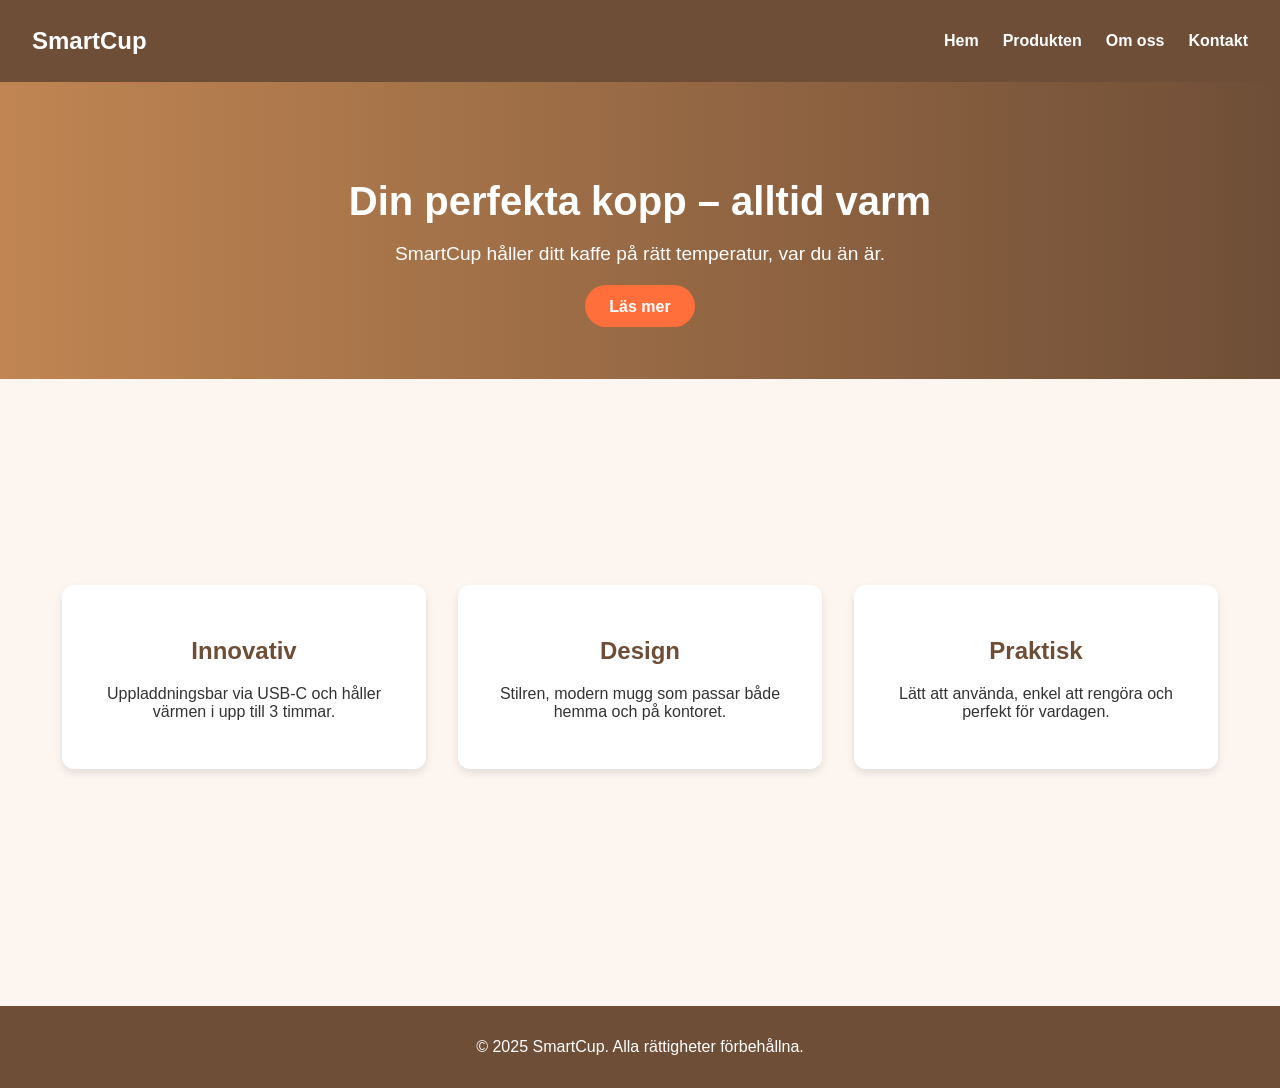
==== grupparbete/index.html @ 896b2785 "Add files via upload" ====
<!DOCTYPE html>
<html lang="en">
  <head>
    <meta charset="UTF-8" />
    <meta name="viewport" content="width=device-width, initial-scale=1.0" />
    <title>SmartCup</title>
    <link rel="stylesheet" href="./styles/style.css" />
  </head>
  <body>
    <!-- Header -->
    <header>
      <div class="logo">SmartCup</div>
      <nav>
        <ul>
          <li><a href="index.html">Hem</a></li>
          <li><a href="product.html">Produkten</a></li>
          <li><a href="about..html">Om oss</a></li>
          <li><a href="contact.html">Kontakt</a></li>
        </ul>
      </nav>
    </header>

    <!-- Hero  -->
    <section class="hero">
      <h1>Din perfekta kopp – alltid varm</h1>
      <p>SmartCup håller ditt kaffe på rätt temperatur, var du än är.</p>
      <a href="product.html" class="btn">Läs mer</a>
    </section>

    <!-- ? -->
    <!-- <section>
		<img src="" alt="">
	</section> -->

    <!-- Features -->
    <section class="features">
      <div class="card">
        <h2>Innovativ</h2>
        <p>Uppladdningsbar via USB-C och håller värmen i upp till 3 timmar.</p>
      </div>
      <div class="card">
        <h2>Design</h2>
        <p>Stilren, modern mugg som passar både hemma och på kontoret.</p>
      </div>
      <div class="card">
        <h2>Praktisk</h2>
        <p>Lätt att använda, enkel att rengöra och perfekt för vardagen.</p>
      </div>
    </section>

    <!-- Footer -->
    <footer>
      <p>© 2025 SmartCup. Alla rättigheter förbehållna.</p>
    </footer>
  </body>
</html>
---- grupparbete/styles/style.css ----
body {
  font-family: "Roboto", sans-serif;
  margin: 0;
  padding: 0;
  box-sizing: border-box;
  background-color: #fdf6f0;
  color: #333333;
  min-height: 100vh;
  display: grid;
  grid-template-rows: auto 1fr 2fr auto;
}

:root {
  --background: #fdf6f0;
  --coffee-brown: #6f4e37;
  /* --lightbrown: */
  --orange-accent: #ff6f3c;
  --orange-hover: #e05d2d;
  --darkgray-text: #333333;
  --white: white;
}

/* Header */
header {
  min-height: 50px;
  background-color: var(--coffee-brown);
  color: white;
  display: flex;
  justify-content: space-between;
  align-items: center;
  padding: 1rem 2rem;

  .logo {
    font-family: "Poppins", sans-serif;
    font-size: 1.5rem;
    font-weight: bold;
  }

  /* nav ul {
    list-style: none;
    display: flex;
    gap: 1.5rem;
    margin: 0;
  } */

  nav ul {
    list-style: none;
    display: flex;
    flex-direction: column;
    gap: 0.8rem;
    margin: 0;
  }

  nav ul li a {
    color: var(--white);
    text-decoration: none;
    font-weight: bold;
  }

  nav ul li a:hover {
    color: var(--orange-accent);
  }
}

/* Hero Section */
.hero {
  text-align: center;
  padding: 4rem 2rem;
  background: linear-gradient(to right, #c08552, #6f4e37);
  color: var(--white);

  h1 {
    font-family: "Poppins", sans-serif;
    font-size: 2.5rem;
    margin-bottom: 1rem;
  }

  p {
    font-size: 1.2rem;
    margin-bottom: 2rem;
  }

  .btn {
    background-color: var(--orange-accent);
    color: white;
    padding: 0.8rem 1.5rem;
    text-decoration: none;
    border-radius: 25px;
    font-weight: bold;
  }

  .btn:hover {
    background-color: var(--orange-hover);
  }
}

/* Features */
.features {
  display: flex;
  flex-direction: column;
  align-items: center;
  gap: 2rem;
  padding: 3rem 2rem;

  .card {
    background-color: var(--white);
    border-radius: 12px;
    box-shadow: 0 4px 8px rgba(0, 0, 0, 0.1);
    padding: 2rem;
    max-width: 300px;
    text-align: center;
  }

  .card h2 {
    font-family: "Poppins", sans-serif;
    color: var(--coffee-brown);
  }
}

/* Footer */
footer {
  min-height: 50px;
  background-color: var(--coffee-brown);
  color: white;
  text-align: center;
  padding: 1rem;
  margin-top: 2rem;
}

/* Responsiv */
@media (min-width: 576px) {
  .features {
    flex-wrap: wrap;
    justify-content: center;
    flex-direction: row;
  }
}

@media (min-width: 576px) {
  header {
    nav ul {
      /* list-style: none; */
      display: flex;
      flex-direction: row;
      gap: 1.5rem;
      /* gap: 1.5rem;
			margin: 0; */
    }
  }
}

/* nav att fixa - Responsiv */
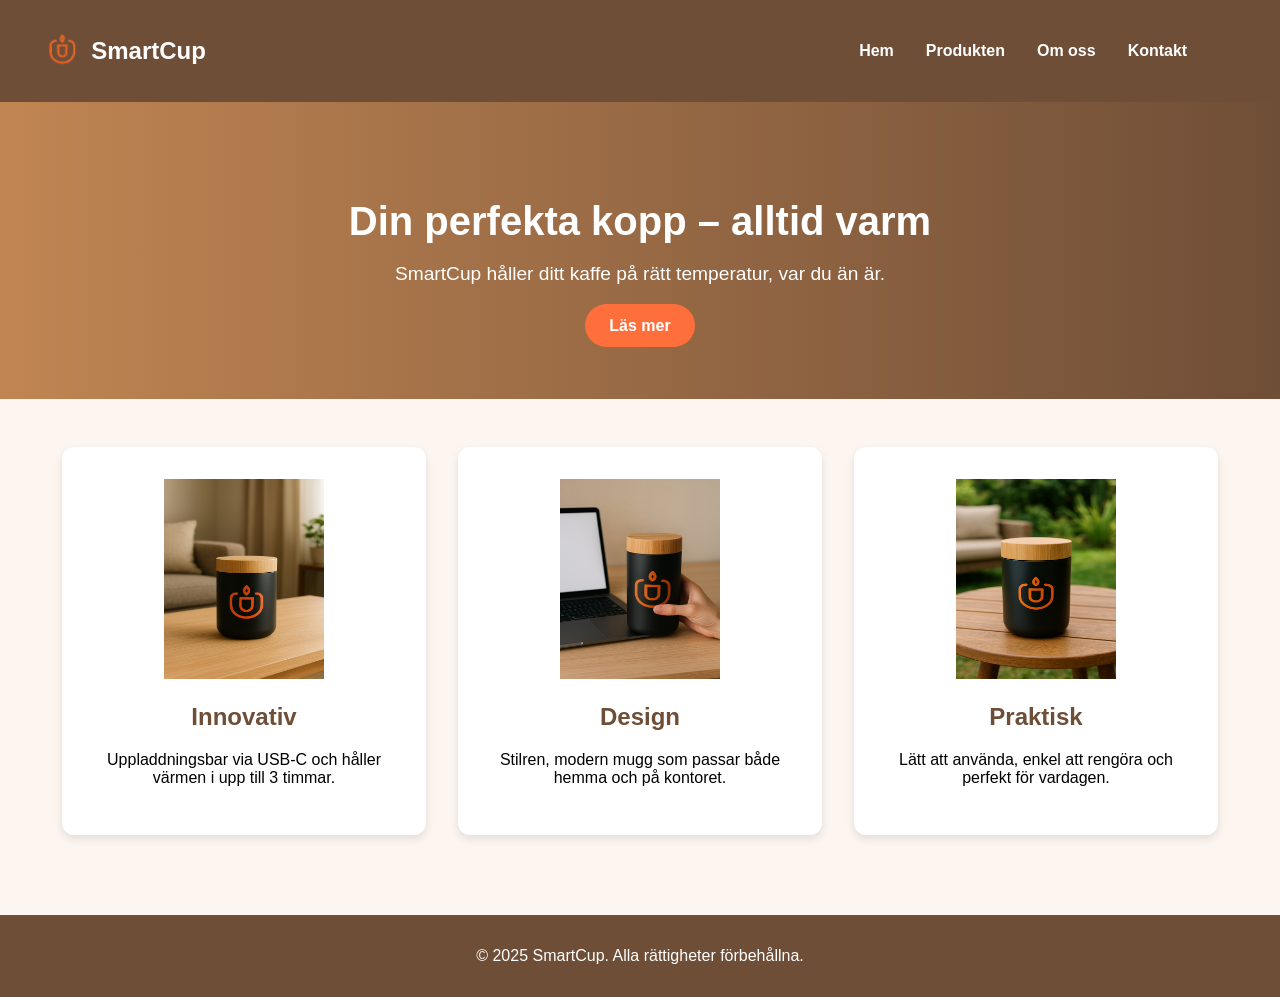
==== commit 01b98bad: "Added product page, Updated photos, Updated grid structure Added product page - full, Updated all pa" ====
--- a/grupparbete/index.html
+++ b/grupparbete/index.html
@@ -9,12 +9,23 @@
   <body>
     <!-- Header -->
     <header>
-      <div class="logo">SmartCup</div>
+      <div class="logo">
+        <img
+          src="./img/logo3-no-bg-cut.png"
+          alt="logo"
+          width="40px"
+          height="60px"
+        />
+        SmartCup
+      </div>
+
+      <div class="separator"></div>
+
       <nav>
         <ul>
           <li><a href="index.html">Hem</a></li>
           <li><a href="product.html">Produkten</a></li>
-          <li><a href="about..html">Om oss</a></li>
+          <li><a href="about.html">Om oss</a></li>
           <li><a href="contact.html">Kontakt</a></li>
         </ul>
       </nav>
@@ -35,14 +46,32 @@
     <!-- Features -->
     <section class="features">
       <div class="card">
+        <img
+          src="./img/Cup-living-room-Vertical.png"
+          alt="CUP"
+          width="160px"
+          height="200px"
+        />
         <h2>Innovativ</h2>
         <p>Uppladdningsbar via USB-C och håller värmen i upp till 3 timmar.</p>
       </div>
       <div class="card">
+        <img
+          src="./img/Cup-on-the-desk-Vertical.png"
+          alt="CUP"
+          width="160px"
+          height="200px"
+        />
         <h2>Design</h2>
         <p>Stilren, modern mugg som passar både hemma och på kontoret.</p>
       </div>
       <div class="card">
+        <img
+          src="./img/Cup-outdoors-Vertical.png"
+          alt="CUP"
+          width="160px"
+          height="200px"
+        />
         <h2>Praktisk</h2>
         <p>Lätt att använda, enkel att rengöra och perfekt för vardagen.</p>
       </div>
--- a/grupparbete/styles/style.css
+++ b/grupparbete/styles/style.css
@@ -3,17 +3,16 @@
   margin: 0;
   padding: 0;
   box-sizing: border-box;
-  background-color: #fdf6f0;
-  color: #333333;
+  background-color: var(--background);
   min-height: 100vh;
   display: grid;
-  grid-template-rows: auto 1fr 2fr auto;
+  grid-template-rows: auto 1fr auto;
 }
 
 :root {
   --background: #fdf6f0;
+  --background-orange: #c08552;
   --coffee-brown: #6f4e37;
-  /* --lightbrown: */
   --orange-accent: #ff6f3c;
   --orange-hover: #e05d2d;
   --darkgray-text: #333333;
@@ -26,14 +25,26 @@
   background-color: var(--coffee-brown);
   color: white;
   display: flex;
-  justify-content: space-between;
+  /* justify-content: space-between; */
   align-items: center;
+  flex-wrap: wrap;
   padding: 1rem 2rem;
 
   .logo {
+    display: flex;
+    align-items: center;
     font-family: "Poppins", sans-serif;
     font-size: 1.5rem;
     font-weight: bold;
+
+    img {
+      padding: 0.2em 0.4em;
+    }
+  }
+
+  .separator {
+    flex-grow: 1;
+    flex-basis: 4em;
   }
 
   /* nav ul {
@@ -45,11 +56,21 @@
 
   nav ul {
     list-style: none;
+
     display: flex;
     flex-direction: column;
-    gap: 0.8rem;
+    flex-direction: row;
+    gap: 1.8rem;
     margin: 0;
-  }
+
+    /* ! */
+    padding: 0.6em 3.8em;
+  }
+
+  /* nav ul li {
+	display: flex;
+	justify-content: space-between;
+  } */
 
   nav ul li a {
     color: var(--white);
@@ -79,19 +100,20 @@
     font-size: 1.2rem;
     margin-bottom: 2rem;
   }
-
-  .btn {
-    background-color: var(--orange-accent);
-    color: white;
-    padding: 0.8rem 1.5rem;
-    text-decoration: none;
-    border-radius: 25px;
-    font-weight: bold;
-  }
-
-  .btn:hover {
-    background-color: var(--orange-hover);
-  }
+}
+
+/* .bth for both home and product page */
+.btn {
+  background-color: var(--orange-accent);
+  color: white;
+  padding: 0.8rem 1.5rem;
+  text-decoration: none;
+  border-radius: 25px;
+  font-weight: bold;
+}
+
+.btn:hover {
+  background-color: var(--orange-hover);
 }
 
 /* Features */
@@ -140,13 +162,90 @@
   header {
     nav ul {
       /* list-style: none; */
-      display: flex;
-      flex-direction: row;
-      gap: 1.5rem;
+      /* display: flex;
+      flex-direction: row; */
+      gap: 2rem;
       /* gap: 1.5rem;
 			margin: 0; */
     }
   }
 }
 
-/* nav att fixa - Responsiv */
+/* Product Hero */
+.product-hero {
+  display: flex;
+  flex-wrap: wrap;
+  align-items: center;
+  justify-content: center;
+  flex-direction: column;
+  text-align: center;
+  gap: 2rem;
+  padding: 3rem 2rem;
+  background-color: var(--background);
+
+  .product-image img {
+    max-width: 300px;
+    border-radius: 12px;
+    box-shadow: 0 4px 8px rgba(0, 0, 0, 0.1);
+  }
+
+  .product-intro h1 {
+    font-family: "Poppins", sans-serif;
+    color: var(--coffee-brown);
+    font-size: 2rem;
+    margin-bottom: 1rem;
+  }
+
+  .product-intro p {
+    font-size: 1.1rem;
+    margin-bottom: 2rem;
+  }
+}
+
+/* Product Details */
+.product-details {
+  padding: 3rem 2rem;
+  background-color: var(--background-orange);
+  color: var(--white);
+  text-align: center;
+  margin-top: 1.5rem;
+
+  ul {
+    list-style: none;
+    padding: 0;
+    margin: 0 auto;
+    max-width: 500px;
+    text-align: left;
+  }
+
+  li {
+    padding: 0.5rem 0;
+    font-size: 1.1rem;
+  }
+
+  li:hover {
+    color: var(--darkgray-text);
+  }
+}
+
+/* Testimonials */
+.testimonials {
+  padding: 3rem 2rem;
+  text-align: center;
+
+  cite {
+    display: block;
+    margin-top: 0.5rem;
+    font-weight: bold;
+  }
+
+  blockquote {
+    font-style: italic;
+    margin: 1.5rem auto;
+    max-width: 600px;
+  }
+
+  blockquote:hover {
+    color: var(--orange-hover);
+  }
+}
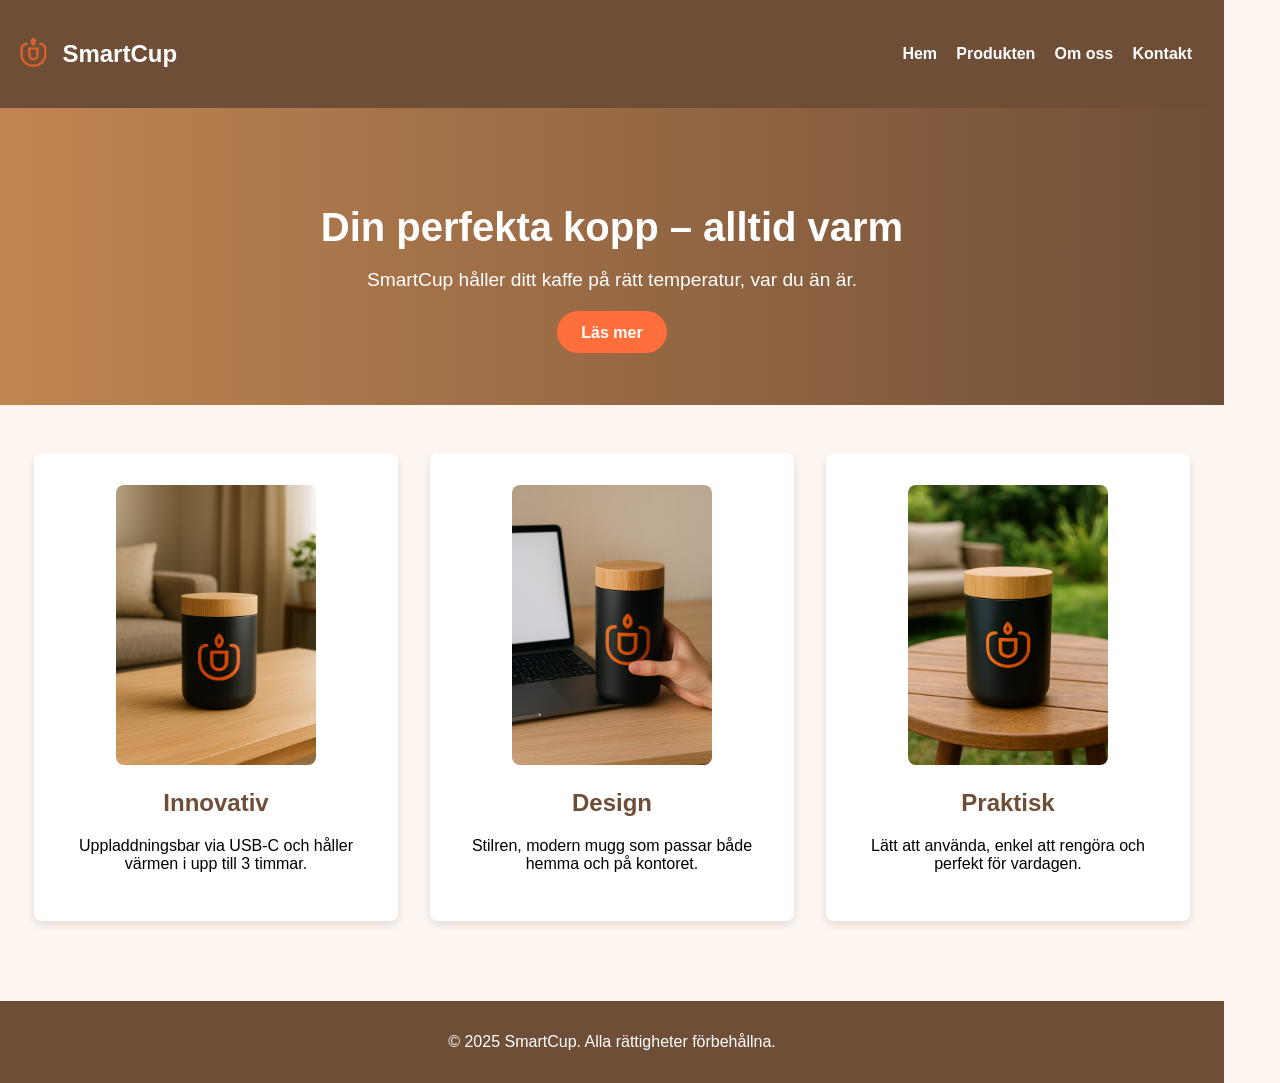
==== commit 5faee3b1: "Updated header, Added photo gallery Updated header to make it responsive, added product page gallery" ====
--- a/grupparbete/index.html
+++ b/grupparbete/index.html
@@ -16,9 +16,8 @@
           width="40px"
           height="60px"
         />
-        SmartCup
+        <p>SmartCup</p>
       </div>
-
       <div class="separator"></div>
 
       <nav>
@@ -49,8 +48,8 @@
         <img
           src="./img/Cup-living-room-Vertical.png"
           alt="CUP"
-          width="160px"
-          height="200px"
+          width="200px"
+          height="280px"
         />
         <h2>Innovativ</h2>
         <p>Uppladdningsbar via USB-C och håller värmen i upp till 3 timmar.</p>
@@ -59,8 +58,8 @@
         <img
           src="./img/Cup-on-the-desk-Vertical.png"
           alt="CUP"
-          width="160px"
-          height="200px"
+          width="200px"
+          height="280px"
         />
         <h2>Design</h2>
         <p>Stilren, modern mugg som passar både hemma och på kontoret.</p>
@@ -69,8 +68,8 @@
         <img
           src="./img/Cup-outdoors-Vertical.png"
           alt="CUP"
-          width="160px"
-          height="200px"
+          width="200px"
+          height="280px"
         />
         <h2>Praktisk</h2>
         <p>Lätt att använda, enkel att rengöra och perfekt för vardagen.</p>
--- a/grupparbete/styles/style.css
+++ b/grupparbete/styles/style.css
@@ -7,6 +7,7 @@
   min-height: 100vh;
   display: grid;
   grid-template-rows: auto 1fr auto;
+  max-width: 1224px;
 }
 
 :root {
@@ -25,10 +26,9 @@
   background-color: var(--coffee-brown);
   color: white;
   display: flex;
-  /* justify-content: space-between; */
   align-items: center;
-  flex-wrap: wrap;
-  padding: 1rem 2rem;
+  /* flex-wrap: wrap; */
+  padding: 1rem 0.2rem;
 
   .logo {
     display: flex;
@@ -47,30 +47,13 @@
     flex-basis: 4em;
   }
 
-  /* nav ul {
+  nav ul {
     list-style: none;
     display: flex;
-    gap: 1.5rem;
+    gap: 1.2rem;
     margin: 0;
-  } */
-
-  nav ul {
-    list-style: none;
-
-    display: flex;
-    flex-direction: column;
-    flex-direction: row;
-    gap: 1.8rem;
-    margin: 0;
-
-    /* ! */
-    padding: 0.6em 3.8em;
-  }
-
-  /* nav ul li {
-	display: flex;
-	justify-content: space-between;
-  } */
+    padding: 0.6em 1.8em;
+  }
 
   nav ul li a {
     color: var(--white);
@@ -81,6 +64,43 @@
   nav ul li a:hover {
     color: var(--orange-accent);
   }
+}
+
+/* Responsiv header */
+
+@media (max-width:684px) {
+	 header {
+		.separator {
+			display: none;
+		}
+		.logo p{
+			display: none;
+		}
+		.logo img {
+			padding-left: 2rem;
+		}
+		nav ul {
+			padding-left: 0.4rem;
+		}
+	 }
+}
+
+@media (max-width:440px) {
+	header {
+		.logo img{
+			display: none;
+		}
+		.logo p {
+			display: none;
+		}
+		nav ul {
+			padding-left: 2rem;
+			flex-direction: column;
+			gap:0.4rem;
+		}
+
+	}
+
 }
 
 /* Hero Section */
@@ -126,27 +146,23 @@
 
   .card {
     background-color: var(--white);
-    border-radius: 12px;
+    border-radius: 8px;
     box-shadow: 0 4px 8px rgba(0, 0, 0, 0.1);
     padding: 2rem;
     max-width: 300px;
     text-align: center;
   }
-
   .card h2 {
     font-family: "Poppins", sans-serif;
     color: var(--coffee-brown);
   }
-}
-
-/* Footer */
-footer {
-  min-height: 50px;
-  background-color: var(--coffee-brown);
-  color: white;
-  text-align: center;
-  padding: 1rem;
-  margin-top: 2rem;
+
+  img {
+	border-radius: 8px;
+  }
+  .card:hover {
+	transform: scale(1.04);
+  }
 }
 
 /* Responsiv */
@@ -158,18 +174,17 @@
   }
 }
 
-@media (min-width: 576px) {
-  header {
-    nav ul {
-      /* list-style: none; */
-      /* display: flex;
-      flex-direction: row; */
-      gap: 2rem;
-      /* gap: 1.5rem;
-			margin: 0; */
-    }
-  }
-}
+/* Footer */
+footer {
+  min-height: 50px;
+  background-color: var(--coffee-brown);
+  color: white;
+  text-align: center;
+  padding: 1rem;
+  margin-top: 2rem;
+}
+
+
 
 /* Product Hero */
 .product-hero {
@@ -180,13 +195,17 @@
   flex-direction: column;
   text-align: center;
   gap: 2rem;
-  padding: 3rem 2rem;
+  padding: 3rem 2rem 0 2rem;
   background-color: var(--background);
 
   .product-image img {
     max-width: 300px;
-    border-radius: 12px;
+    border-radius: 8px;
     box-shadow: 0 4px 8px rgba(0, 0, 0, 0.1);
+  }
+
+  .product-image:hover {
+	transform: scale(1.04);
   }
 
   .product-intro h1 {
@@ -228,6 +247,63 @@
   }
 }
 
+
+/* Gallery Section */
+.gallery {
+  padding: 3rem 2rem;
+  text-align: center;
+
+  h2 {
+	font-family: "Poppins", sans-serif;
+	font-size: 2rem;
+	color: var(--coffee-brown);
+	margin-bottom: 2.6rem;
+  }
+}
+
+.container-gallery {
+	max-width: 1224px;
+	width: 80%;
+	margin: auto;
+	padding: 40px 0;
+	text-align: center;
+	margin: auto;
+	h2 {
+		font-family: "Poppins", sans-serif;
+		font-size: 2rem;
+		color: var(--coffee-brown);
+		margin-bottom: 2.6rem;
+	  }
+
+	  .photo-gallery {
+		display: flex;
+		gap: 20px;
+	  }
+
+	  .column {
+		display: flex;
+		flex-direction: column;
+		gap: 20px;
+	  }
+
+	  .photo img {
+		width: 100%;
+		height: 100%;
+		border-radius: 8px;
+		object-fit: cover;
+	  }
+
+	  img:hover {
+		transform: scale(1.04);
+	  }
+}
+
+@media (max-width:576px) {
+	.photo-gallery {flex-direction: column;}
+}
+
+
+
 /* Testimonials */
 .testimonials {
   padding: 3rem 2rem;
@@ -249,3 +325,26 @@
     color: var(--orange-hover);
   }
 }
+
+.about-section {
+  padding: 3rem 2rem;
+  text-align: center;
+
+  h1 {
+    font-family: "Poppins", sans-serif;
+    color: var(--coffee-brown);
+    font-size: 2rem;
+    margin-bottom: 1rem;
+  }
+
+  p {
+    font-size: 1.1rem;
+    margin-bottom: 1.5rem;
+    max-width: 600px;
+    margin-left: auto;
+    margin-right: auto;
+  }
+}
+
+/* content is coming - contact page */
+/* gallery to the center */
